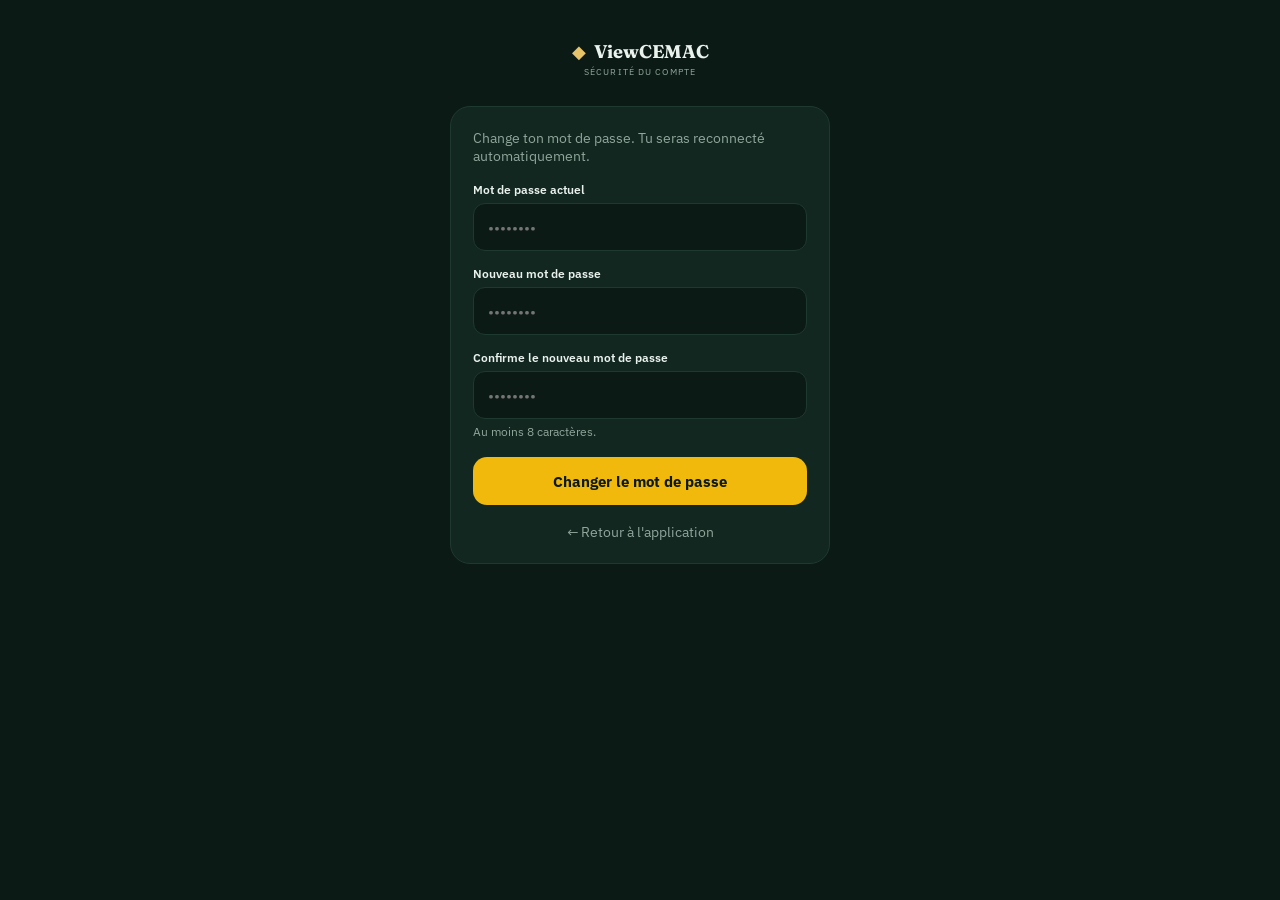
==== compte.html @ 4907d2a4 "Create compte.html" ====
<!DOCTYPE html>
<html lang="fr">
<head>
  <meta charset="UTF-8" />
  <meta name="viewport" content="width=device-width, initial-scale=1, viewport-fit=cover" />
  <meta name="theme-color" content="#0C1A15" />
  <title>ViewCEMAC — Changer le mot de passe</title>
  <link rel="manifest" href="manifest.json" />
  <link rel="apple-touch-icon" href="icons/viewcemac-icon-192.png" />
  <link rel="icon" href="icons/viewcemac-icon-192.png" />
  <link rel="preconnect" href="https://fonts.googleapis.com" />
  <link rel="preconnect" href="https://fonts.gstatic.com" crossorigin />
  <link href="https://fonts.googleapis.com/css2?family=Fraunces:opsz,wght@9..144,400;9..144,600;9..144,700&family=IBM+Plex+Sans:wght@400;500;600;700&family=IBM+Plex+Mono:wght@400;500&display=swap" rel="stylesheet" />
  <link rel="stylesheet" href="styles.css" />
</head>
<body class="auth-body">
  <main class="auth-main">
    <div class="auth-brand">
      <div class="brand-row" style="justify-content:center">
        <span class="brand-mark" aria-hidden="true">◆</span>
        <span class="brand-name">ViewCEMAC</span>
      </div>
      <span class="brand-slogan">Sécurité du compte</span>
    </div>

    <div class="auth-card">
      <p class="auth-subtitle">Change ton mot de passe. Tu seras reconnecté automatiquement.</p>

      <form id="pwd-form" class="auth-form">
        <label class="auth-label" for="ancien">Mot de passe actuel</label>
        <input class="auth-input" type="password" id="ancien" name="ancien"
               placeholder="••••••••" autocomplete="current-password" required />

        <label class="auth-label" for="nouveau">Nouveau mot de passe</label>
        <input class="auth-input" type="password" id="nouveau" name="nouveau"
               placeholder="••••••••" autocomplete="new-password" minlength="8" required />

        <label class="auth-label" for="confirmation">Confirme le nouveau mot de passe</label>
        <input class="auth-input" type="password" id="confirmation" name="confirmation"
               placeholder="••••••••" autocomplete="new-password" minlength="8" required />

        <p class="auth-hint">Au moins 8 caractères.</p>

        <div class="auth-error" id="pwd-error" role="alert"></div>

        <button type="submit" class="auth-submit" id="pwd-submit">Changer le mot de passe</button>
      </form>

      <p style="text-align:center;margin-top:16px">
        <a href="/" style="color:var(--dim);font-size:0.85rem;text-decoration:none">← Retour à l'application</a>
      </p>
    </div>
  </main>

  <script>
    const API_URL = "https://tradinggab-backend-2.onrender.com";
    const errorBox = document.getElementById("pwd-error");
    const form = document.getElementById("pwd-form");
    const btn = document.getElementById("pwd-submit");

    function showError(msg) {
      errorBox.textContent = msg;
      errorBox.style.display = "block";
    }

    form.addEventListener("submit", async (e) => {
      e.preventDefault();
      errorBox.style.display = "none";

      const token = localStorage.getItem("viewcemac_token");
      if (!token) { window.location.href = "auth.html"; return; }

      const ancien = document.getElementById("ancien").value.trim();
      const nouveau = document.getElementById("nouveau").value.trim();
      const confirmation = document.getElementById("confirmation").value.trim();

      if (nouveau !== confirmation) { showError("La confirmation ne correspond pas au nouveau mot de passe."); return; }
      if (nouveau.length < 8) { showError("Au moins 8 caractères."); return; }

      btn.disabled = true;
      btn.textContent = "Modification…";

      try {
        const res = await fetch(`${API_URL}/api/compte/mot-de-passe`, {
          method: "POST",
          headers: { "Content-Type": "application/json", Authorization: `Bearer ${token}` },
          body: JSON.stringify({ ancien, nouveau }),
        });
        const data = await res.json();
        if (!res.ok) throw new Error(data.error || "Erreur");

        // Succès : on nettoie la session et on renvoie vers la connexion
        localStorage.removeItem("viewcemac_token");
        localStorage.removeItem("viewcemac_user_id");
        localStorage.removeItem("viewcemac_is_premium");
        alert("Mot de passe modifié ✅ Reconnecte-toi avec le nouveau.");
        window.location.href = "auth.html";
      } catch (err) {
        showError(err.message);
      } finally {
        btn.disabled = false;
        btn.textContent = "Changer le mot de passe";
      }
    });
  </script>
</body>
</html>
---- styles.css ----
/* =====================================================
   ViewCEMAC — UI style "trading" (inspiré Binance)
   Palette : vert très foncé + or, verts/rouges marché
   ===================================================== */
:root {
  --bg: #0C1A15;
  --panel: #122720;
  --panel-2: #16352B;
  --border: #1E3A30;
  --gold: #E8C468;
  --gold-strong: #F0B90B;
  --up: #2EBD85;
  --down: #F6465D;
  --text: #E9F2ED;
  --dim: #8FA69B;
  --radius: 16px;
}

* { margin: 0; padding: 0; box-sizing: border-box; }

body {
  background: var(--bg);
  color: var(--text);
  font-family: 'IBM Plex Sans', sans-serif;
  min-height: 100vh;
  padding-bottom: 40px;
  -webkit-font-smoothing: antialiased;
}

/* ---------- Header ---------- */
.app-header {
  position: sticky; top: 0; z-index: 50;
  display: flex; align-items: center; justify-content: space-between;
  padding: 14px 16px;
  background: rgba(12, 26, 21, 0.92);
  backdrop-filter: blur(10px);
  border-bottom: 1px solid var(--border);
}
.brand-row { display: flex; align-items: center; gap: 8px; }
.brand-mark { color: var(--gold); font-size: 18px; }
.brand-name { font-family: 'Fraunces', serif; font-weight: 700; font-size: 1.15rem; color: var(--text); }
.brand-slogan { display: block; font-size: 0.58rem; letter-spacing: 0.12em; text-transform: uppercase; color: var(--dim); margin-top: 2px; white-space: nowrap; }
.header-right { display: flex; align-items: center; gap: 10px; }
.freshness { display: flex; align-items: center; gap: 6px; font-size: 0.72rem; color: var(--dim); }
.freshness .dot { width: 7px; height: 7px; border-radius: 50%; background: var(--up); animation: blink 2s infinite; }
@keyframes blink { 50% { opacity: 0.35; } }
.account-link {
  background: var(--panel-2); border: 1px solid var(--border); color: var(--gold);
  font-family: 'IBM Plex Sans', sans-serif; font-size: 0.78rem; font-weight: 600;
  padding: 8px 14px; border-radius: 999px; cursor: pointer;
}
.account-link:active { background: var(--border); }

/* ---------- Ticker ---------- */
.pulse-strip { overflow: hidden; border-bottom: 1px solid var(--border); background: var(--panel); }
.pulse-track { display: flex; gap: 26px; padding: 9px 16px; white-space: nowrap; animation: scroll 28s linear infinite; width: max-content; }
@keyframes scroll { to { transform: translateX(-50%); } }
.pulse-item { display: flex; gap: 8px; align-items: center; font-size: 0.75rem; font-family: 'IBM Plex Mono', monospace; }
.pulse-item .ticker { color: var(--dim); font-weight: 500; }

/* ---------- Hero ---------- */
.hero { padding: 26px 18px 10px; }
.hero-eyebrow { font-size: 0.68rem; letter-spacing: 0.16em; text-transform: uppercase; color: var(--gold); margin-bottom: 8px; }
.hero-name { font-family: 'Fraunces', serif; font-size: 1.7rem; font-weight: 700; margin-bottom: 10px; }
.hero-figures { display: flex; align-items: baseline; gap: 12px; flex-wrap: wrap; }
.hero-price { font-family: 'IBM Plex Mono', monospace; font-size: 1.9rem; font-weight: 600; }
.hero-change { font-family: 'IBM Plex Mono', monospace; font-size: 0.95rem; font-weight: 600; padding: 3px 10px; border-radius: 8px; }
.hero-note { margin-top: 10px; font-size: 0.78rem; color: var(--dim); }

.up { color: var(--up); }
.down { color: var(--down); }
.flat { color: var(--dim); }
.hero-change.up { background: rgba(46, 189, 133, 0.12); }
.hero-change.down { background: rgba(246, 70, 93, 0.12); }
.hero-change.flat { background: rgba(143, 166, 155, 0.12); }

/* ---------- Onglets ---------- */
.tabs {
  display: flex; gap: 8px; padding: 14px 16px 8px;
  overflow-x: auto; scrollbar-width: none;
  position: sticky; top: 62px; z-index: 40;
  background: var(--bg);
  border-bottom: 1px solid var(--border);
}
.tabs::-webkit-scrollbar { display: none; }
.tab {
  flex: 0 0 auto;
  background: var(--panel); border: 1px solid var(--border);
  color: var(--dim); font-family: 'IBM Plex Sans', sans-serif;
  font-size: 0.82rem; font-weight: 600;
  padding: 9px 18px; border-radius: 999px; cursor: pointer;
}
.tab.is-active {
  background: var(--gold); border-color: var(--gold);
  color: #0C1A15; font-weight: 700;
}

/* ---------- Liste marchés (style Binance) ---------- */
.list { padding: 10px 12px; display: flex; flex-direction: column; gap: 8px; }
.m-row {
  display: grid;
  grid-template-columns: auto minmax(0, 1fr) auto;
  gap: 12px; align-items: center;
  background: var(--panel); border: 1px solid var(--border);
  border-radius: var(--radius); padding: 13px 14px;
  transition: transform 0.12s ease, border-color 0.12s ease;
}
.m-row:active { transform: scale(0.985); border-color: var(--gold); }
.m-row__left { display: flex; align-items: center; gap: 12px; flex: 1; min-width: 0; }
.m-row__avatar {
  width: 40px; height: 40px; border-radius: 12px; flex: 0 0 auto;
  background: var(--panel-2); border: 1px solid var(--border);
  display: flex; align-items: center; justify-content: center;
  font-family: 'IBM Plex Mono', monospace; font-weight: 600; font-size: 0.82rem;
  color: var(--gold);
}
.m-row__names { display: flex; flex-direction: column; min-width: 0; }
.m-row__ticker { font-weight: 600; font-size: 0.95rem; }
.m-row__name { font-size: 0.74rem; color: var(--dim); white-space: nowrap; overflow: hidden; text-overflow: ellipsis; max-width: 38vw; }
.m-row__right { display: flex; flex-direction: column; align-items: flex-end; gap: 3px; max-width: 52%; }
.m-row__price { font-family: 'IBM Plex Mono', monospace; font-size: 0.95rem; font-weight: 600; white-space: nowrap; }
.m-row__chg {
  font-family: 'IBM Plex Mono', monospace; font-size: 0.75rem; font-weight: 600;
  padding: 2px 8px; border-radius: 6px;
}
.m-row__chg--up { color: var(--up); background: rgba(46, 189, 133, 0.12); }
.m-row__chg--down { color: var(--down); background: rgba(246, 70, 93, 0.12); }
.m-row__chg--flat { color: var(--dim); background: rgba(143, 166, 155, 0.12); }

.m-note {
  background: var(--panel); border: 1px solid var(--border); border-top: none;
  margin: -14px 6px 8px; border-radius: 0 0 var(--radius) var(--radius);
  padding: 10px 14px; font-size: 0.75rem; color: var(--dim);
}

/* ---------- CTA verrouillé ---------- */
.locked-cta {
  width: 100%; margin-top: 4px;
  background: transparent; border: 1.5px dashed var(--gold);
  color: var(--gold); border-radius: var(--radius);
  padding: 14px; cursor: pointer;
  display: flex; flex-direction: column; gap: 4px; align-items: center;
  font-family: 'IBM Plex Sans', sans-serif;
}
.locked-cta-count { font-size: 0.85rem; font-weight: 600; }
.locked-cta-action { font-size: 0.78rem; opacity: 0.85; }

/* ---------- Carte Premium ---------- */
.premium-card {
  margin: 16px 12px 0;
  background: linear-gradient(135deg, #1A2E22 0%, #122720 100%);
  border: 1px solid var(--gold); border-radius: 20px;
  padding: 20px;
}
.premium-title { font-family: 'Fraunces', serif; font-size: 1.25rem; font-weight: 700; color: var(--gold); margin-bottom: 6px; }
.premium-copy { font-size: 0.85rem; color: var(--text); opacity: 0.9; }
.premium-price { font-family: 'Fraunces', serif; font-size: 1.35rem; font-weight: 700; color: var(--gold); margin: 10px 0 14px; white-space: nowrap; }
.premium-price span { font-size: 0.85rem; font-weight: 400; opacity: 0.75; }
.premium-cta {
  width: 100%; border: none; cursor: pointer;
  background: var(--gold-strong); color: #0C1A15;
  font-family: 'IBM Plex Sans', sans-serif; font-size: 0.95rem; font-weight: 700;
  padding: 14px; border-radius: 14px;
}
.premium-cta:disabled { background: var(--panel-2); color: var(--up); border: 1px solid var(--up); cursor: default; }
.premium-card.is-active { border-color: var(--up); }
.premium-card.is-active .premium-title { color: var(--up); }

/* ---------- Divers ---------- */
.empty-message { color: var(--dim); }
.app-footer { text-align: center; color: var(--dim); font-size: 0.72rem; padding: 26px 16px 8px; }

/* ---------- Auth (même charte) ---------- */
.auth-body { display: flex; justify-content: center; }
.auth-main { width: 100%; max-width: 420px; padding: 40px 20px; }
.auth-brand { text-align: center; margin-bottom: 28px; }
.auth-card { background: var(--panel); border: 1px solid var(--border); border-radius: 20px; padding: 22px; }
.auth-tabs { display: flex; background: var(--bg); border-radius: 12px; padding: 4px; margin-bottom: 18px; }
.auth-tab {
  flex: 1; border: none; background: transparent; color: var(--dim);
  font-family: 'IBM Plex Sans', sans-serif; font-weight: 600; font-size: 0.85rem;
  padding: 10px; border-radius: 9px; cursor: pointer;
}
.auth-tab.is-active { background: var(--gold); color: #0C1A15; }
.auth-subtitle { font-size: 0.85rem; color: var(--dim); margin-bottom: 16px; }
.auth-label { display: block; font-size: 0.78rem; font-weight: 600; margin: 14px 0 6px; }
.auth-input {
  width: 100%; background: var(--bg); border: 1px solid var(--border);
  border-radius: 12px; color: var(--text);
  font-family: 'IBM Plex Sans', sans-serif; font-size: 0.95rem;
  padding: 13px 14px; outline: none;
}
.auth-input:focus { border-color: var(--gold); }
.auth-hint { font-size: 0.72rem; color: var(--dim); margin-top: 5px; }
.auth-error {
  display: none; background: rgba(246, 70, 93, 0.12); color: var(--down);
  border: 1px solid rgba(246, 70, 93, 0.35);
  font-size: 0.8rem; border-radius: 10px; padding: 10px 12px; margin-top: 14px;
}
.auth-submit {
  width: 100%; margin-top: 18px; border: none; cursor: pointer;
  background: var(--gold-strong); color: #0C1A15;
  font-family: 'IBM Plex Sans', sans-serif; font-size: 0.95rem; font-weight: 700;
  padding: 14px; border-radius: 14px;
}
.auth-submit:disabled { opacity: 0.6; }
.auth-footnote { text-align: center; font-size: 0.75rem; color: var(--dim); margin-top: 24px; line-height: 1.7; }
.auth-privacy-link { color: var(--gold); }
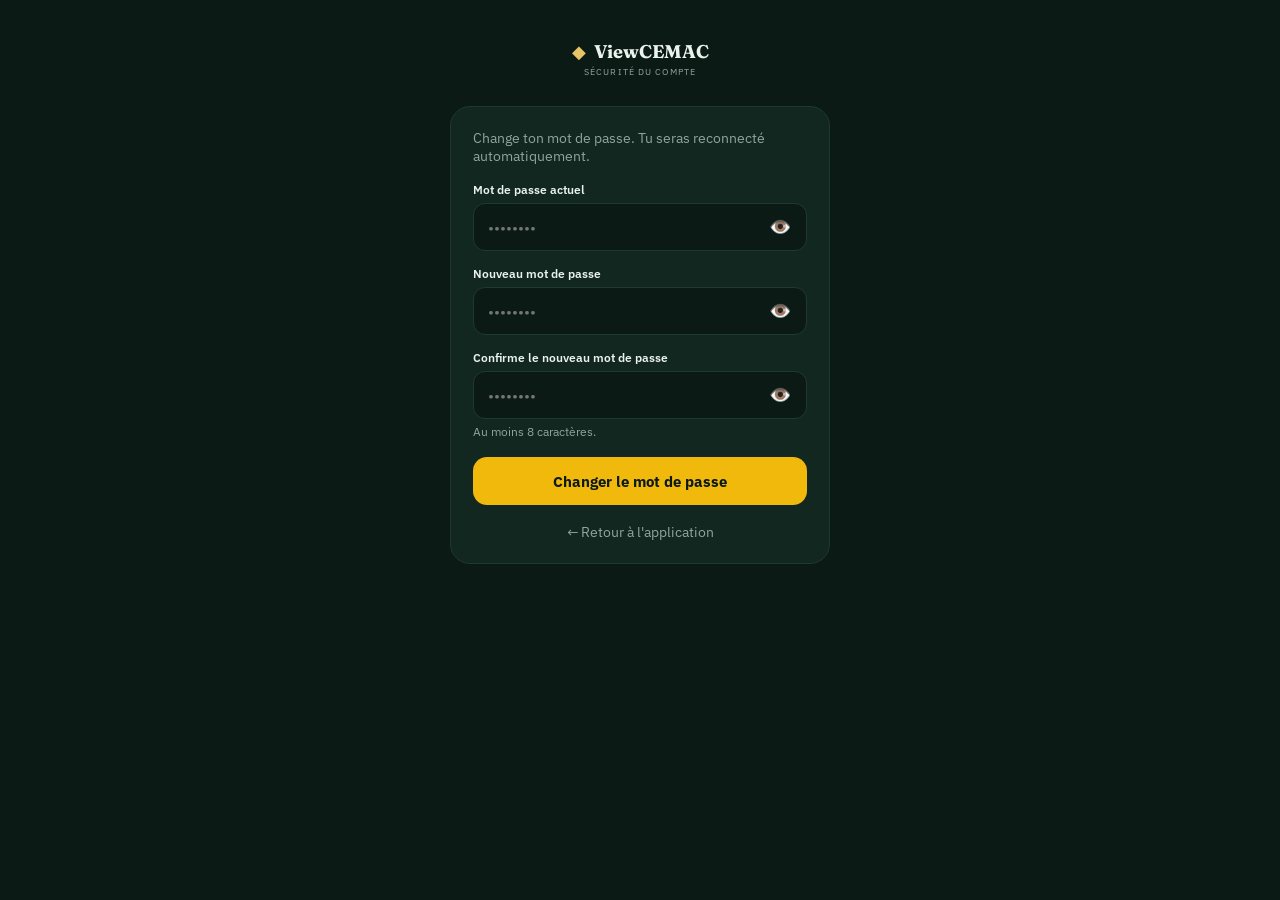
==== commit 548c8b5c: "Update compte.html" ====
--- a/compte.html
+++ b/compte.html
@@ -53,6 +53,29 @@
   </main>
 
   <script>
+    // ✅ Bouton œil (afficher/masquer) sur chaque champ mot de passe
+    document.querySelectorAll('input[type="password"]').forEach((input) => {
+      const wrapper = document.createElement("div");
+      wrapper.style.position = "relative";
+      input.parentNode.insertBefore(wrapper, input);
+      wrapper.appendChild(input);
+
+      const toggle = document.createElement("button");
+      toggle.type = "button";
+      toggle.innerHTML = "👁️";
+      toggle.setAttribute("aria-label", "Afficher le mot de passe");
+      toggle.style.cssText =
+        "position:absolute;right:12px;top:50%;transform:translateY(-50%);" +
+        "background:none;border:none;cursor:pointer;font-size:18px;padding:4px;";
+      wrapper.appendChild(toggle);
+
+      toggle.addEventListener("click", () => {
+        const visible = input.type === "password";
+        input.type = visible ? "text" : "password";
+        toggle.innerHTML = visible ? "🙈" : "👁️";
+      });
+    });
+
     const API_URL = "https://tradinggab-backend-2.onrender.com";
     const errorBox = document.getElementById("pwd-error");
     const form = document.getElementById("pwd-form");
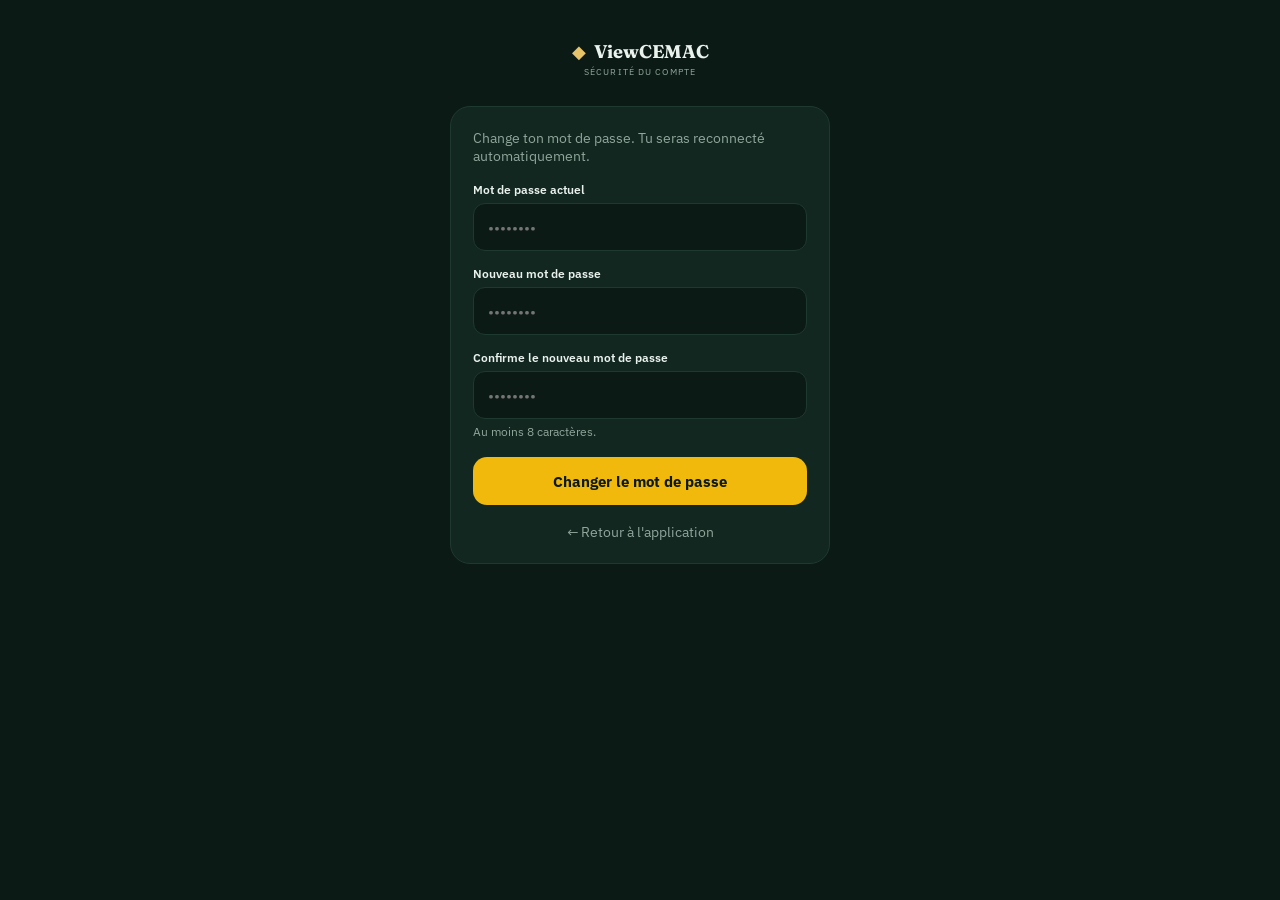
==== commit 4f64a02d: "Update compte.html" ====
--- a/compte.html
+++ b/compte.html
@@ -52,79 +52,7 @@
     </div>
   </main>
 
-  <script>
-    // ✅ Bouton œil (afficher/masquer) sur chaque champ mot de passe
-    document.querySelectorAll('input[type="password"]').forEach((input) => {
-      const wrapper = document.createElement("div");
-      wrapper.style.position = "relative";
-      input.parentNode.insertBefore(wrapper, input);
-      wrapper.appendChild(input);
-
-      const toggle = document.createElement("button");
-      toggle.type = "button";
-      toggle.innerHTML = "👁️";
-      toggle.setAttribute("aria-label", "Afficher le mot de passe");
-      toggle.style.cssText =
-        "position:absolute;right:12px;top:50%;transform:translateY(-50%);" +
-        "background:none;border:none;cursor:pointer;font-size:18px;padding:4px;";
-      wrapper.appendChild(toggle);
-
-      toggle.addEventListener("click", () => {
-        const visible = input.type === "password";
-        input.type = visible ? "text" : "password";
-        toggle.innerHTML = visible ? "🙈" : "👁️";
-      });
-    });
-
-    const API_URL = "https://tradinggab-backend-2.onrender.com";
-    const errorBox = document.getElementById("pwd-error");
-    const form = document.getElementById("pwd-form");
-    const btn = document.getElementById("pwd-submit");
-
-    function showError(msg) {
-      errorBox.textContent = msg;
-      errorBox.style.display = "block";
-    }
-
-    form.addEventListener("submit", async (e) => {
-      e.preventDefault();
-      errorBox.style.display = "none";
-
-      const token = localStorage.getItem("viewcemac_token");
-      if (!token) { window.location.href = "auth.html"; return; }
-
-      const ancien = document.getElementById("ancien").value.trim();
-      const nouveau = document.getElementById("nouveau").value.trim();
-      const confirmation = document.getElementById("confirmation").value.trim();
-
-      if (nouveau !== confirmation) { showError("La confirmation ne correspond pas au nouveau mot de passe."); return; }
-      if (nouveau.length < 8) { showError("Au moins 8 caractères."); return; }
-
-      btn.disabled = true;
-      btn.textContent = "Modification…";
-
-      try {
-        const res = await fetch(`${API_URL}/api/compte/mot-de-passe`, {
-          method: "POST",
-          headers: { "Content-Type": "application/json", Authorization: `Bearer ${token}` },
-          body: JSON.stringify({ ancien, nouveau }),
-        });
-        const data = await res.json();
-        if (!res.ok) throw new Error(data.error || "Erreur");
-
-        // Succès : on nettoie la session et on renvoie vers la connexion
-        localStorage.removeItem("viewcemac_token");
-        localStorage.removeItem("viewcemac_user_id");
-        localStorage.removeItem("viewcemac_is_premium");
-        alert("Mot de passe modifié ✅ Reconnecte-toi avec le nouveau.");
-        window.location.href = "auth.html";
-      } catch (err) {
-        showError(err.message);
-      } finally {
-        btn.disabled = false;
-        btn.textContent = "Changer le mot de passe";
-      }
-    });
-  </script>
+  <!-- ✅ SÉCURITÉ : script externe (requis par la Content-Security-Policy) -->
+  <script src="compte.js"></script>
 </body>
 </html>
